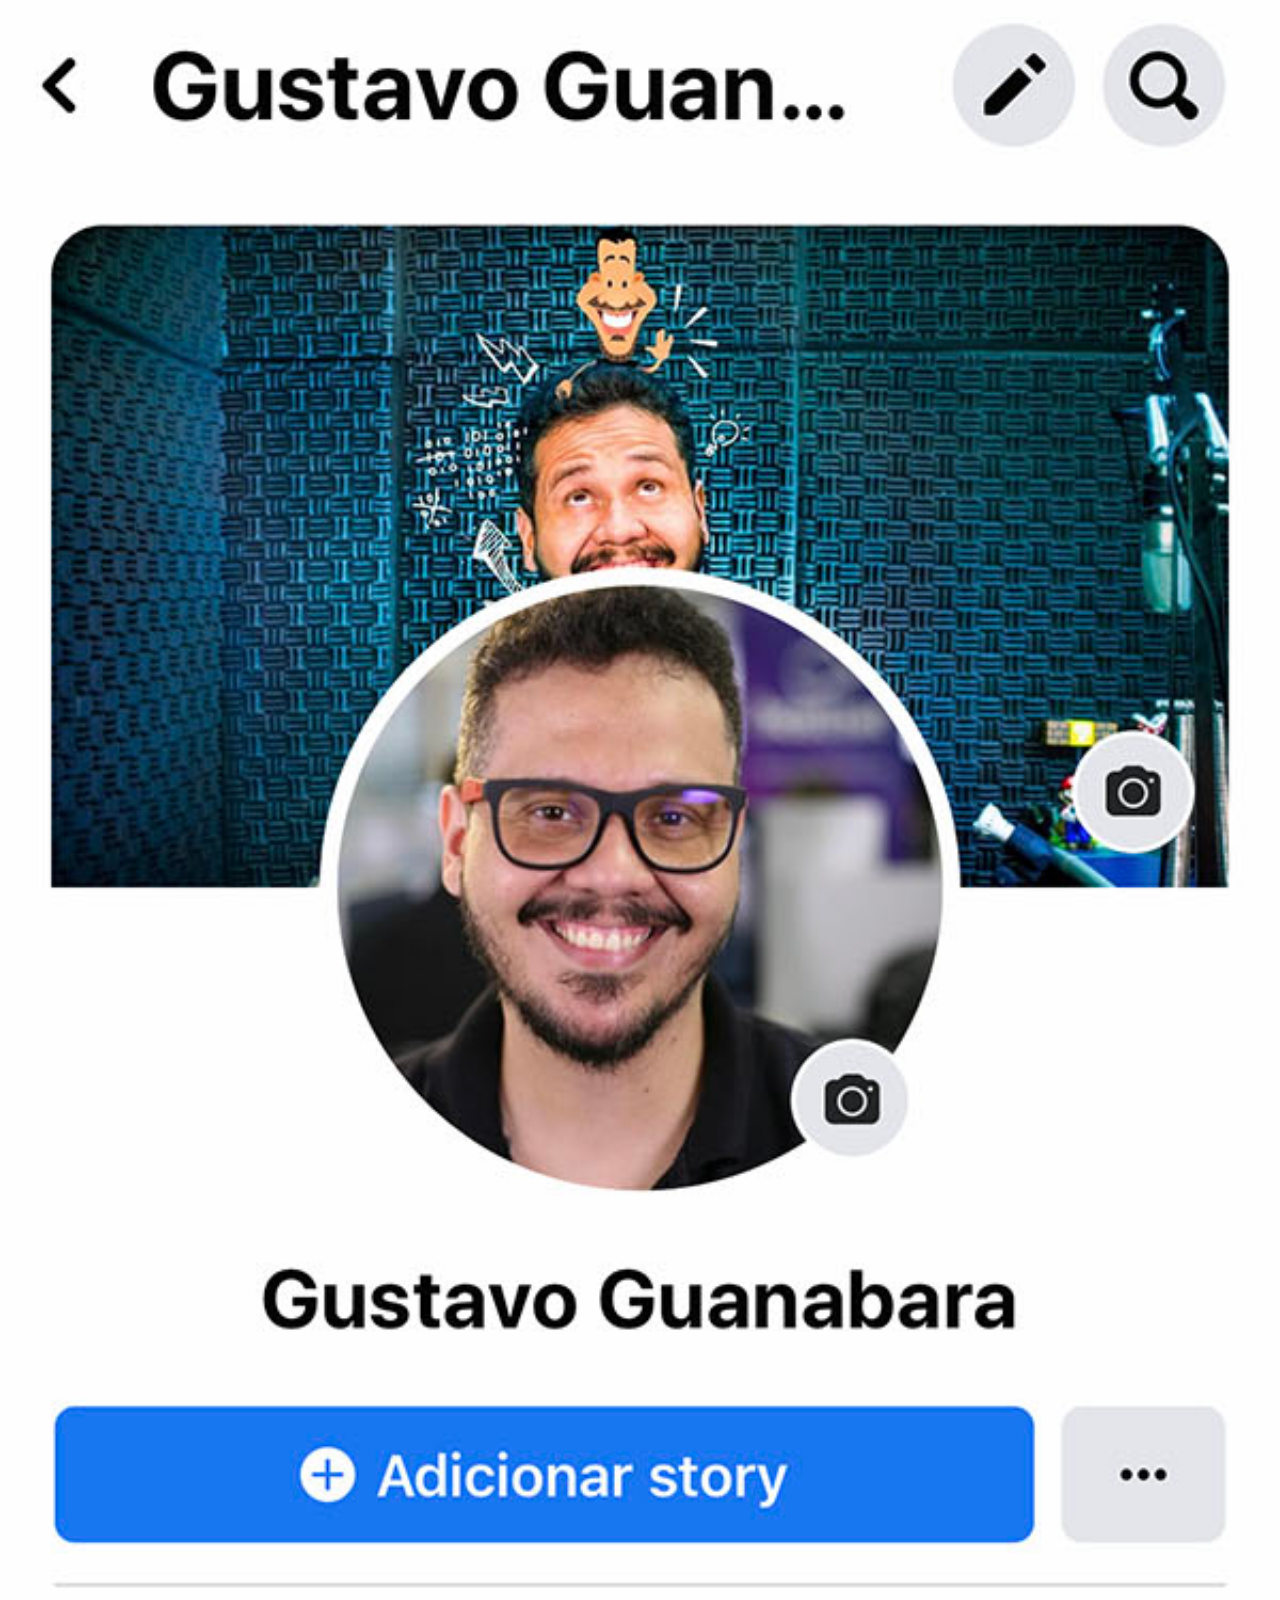
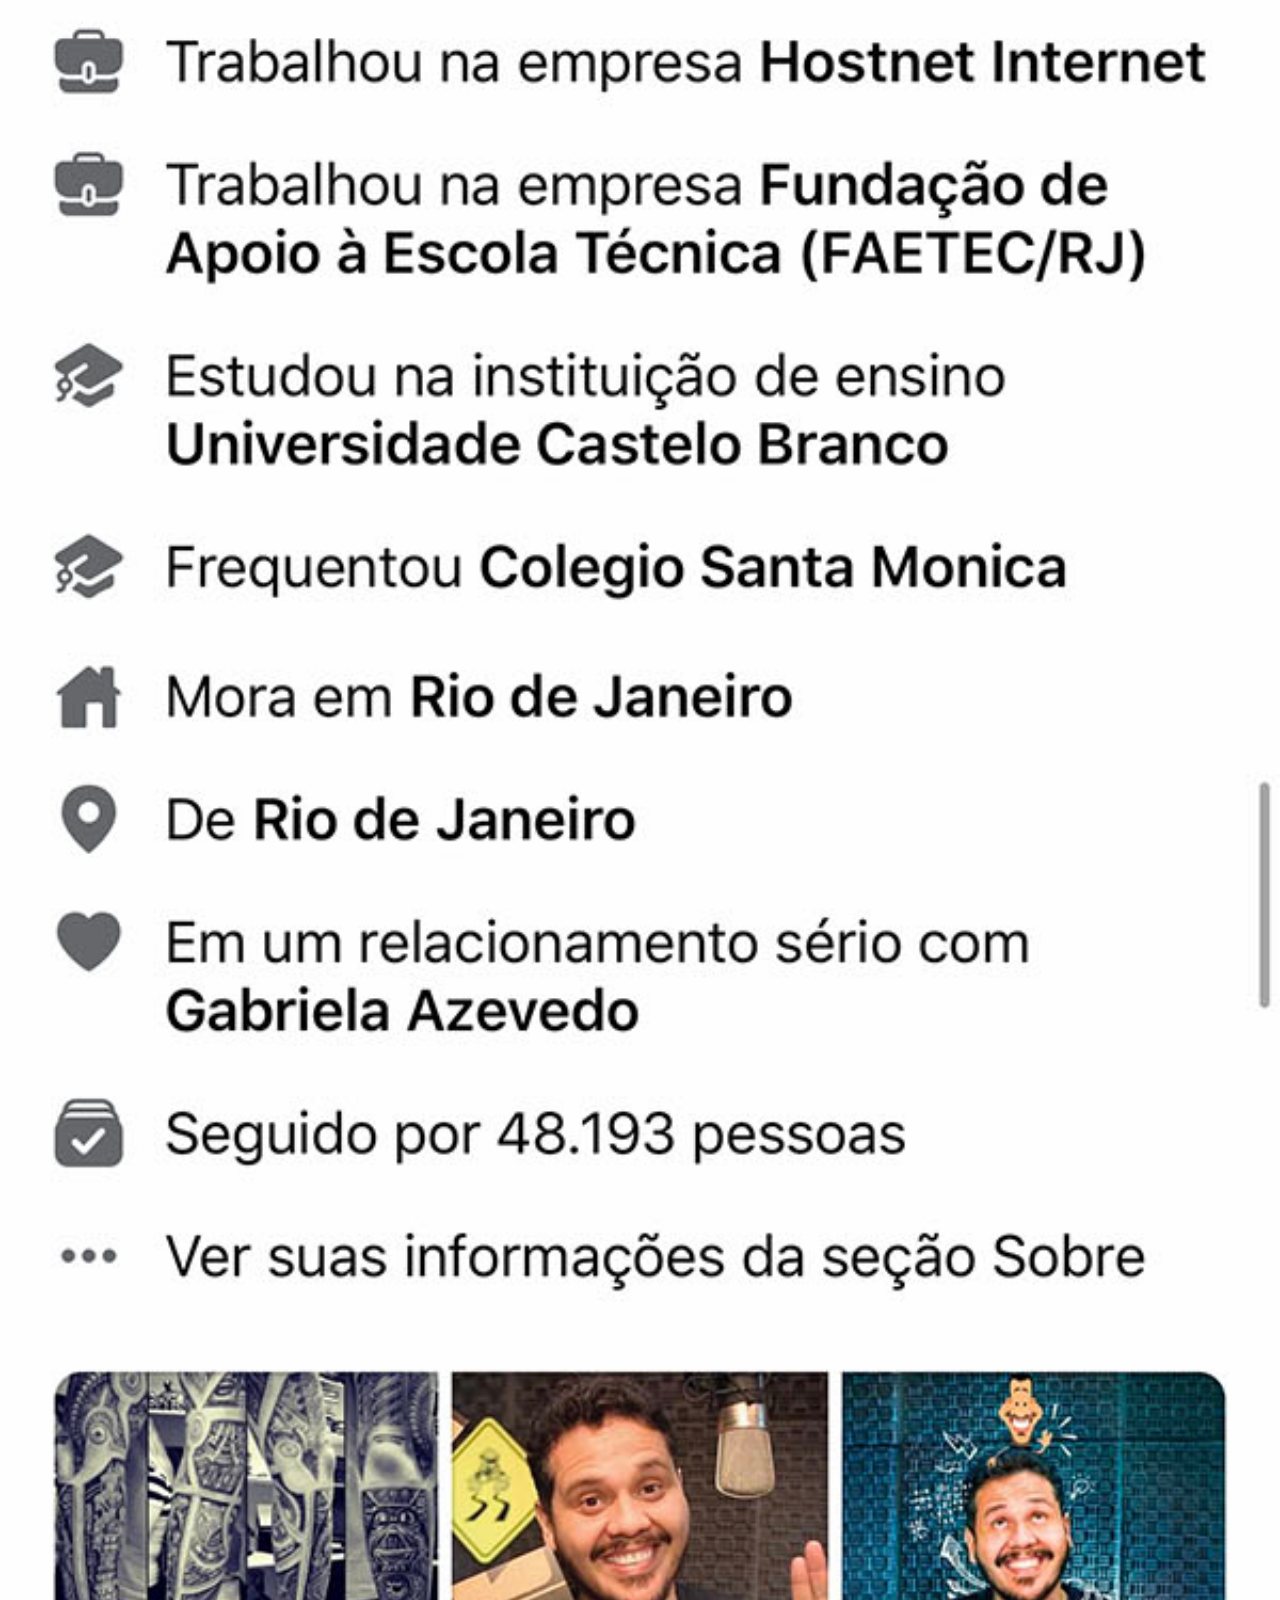
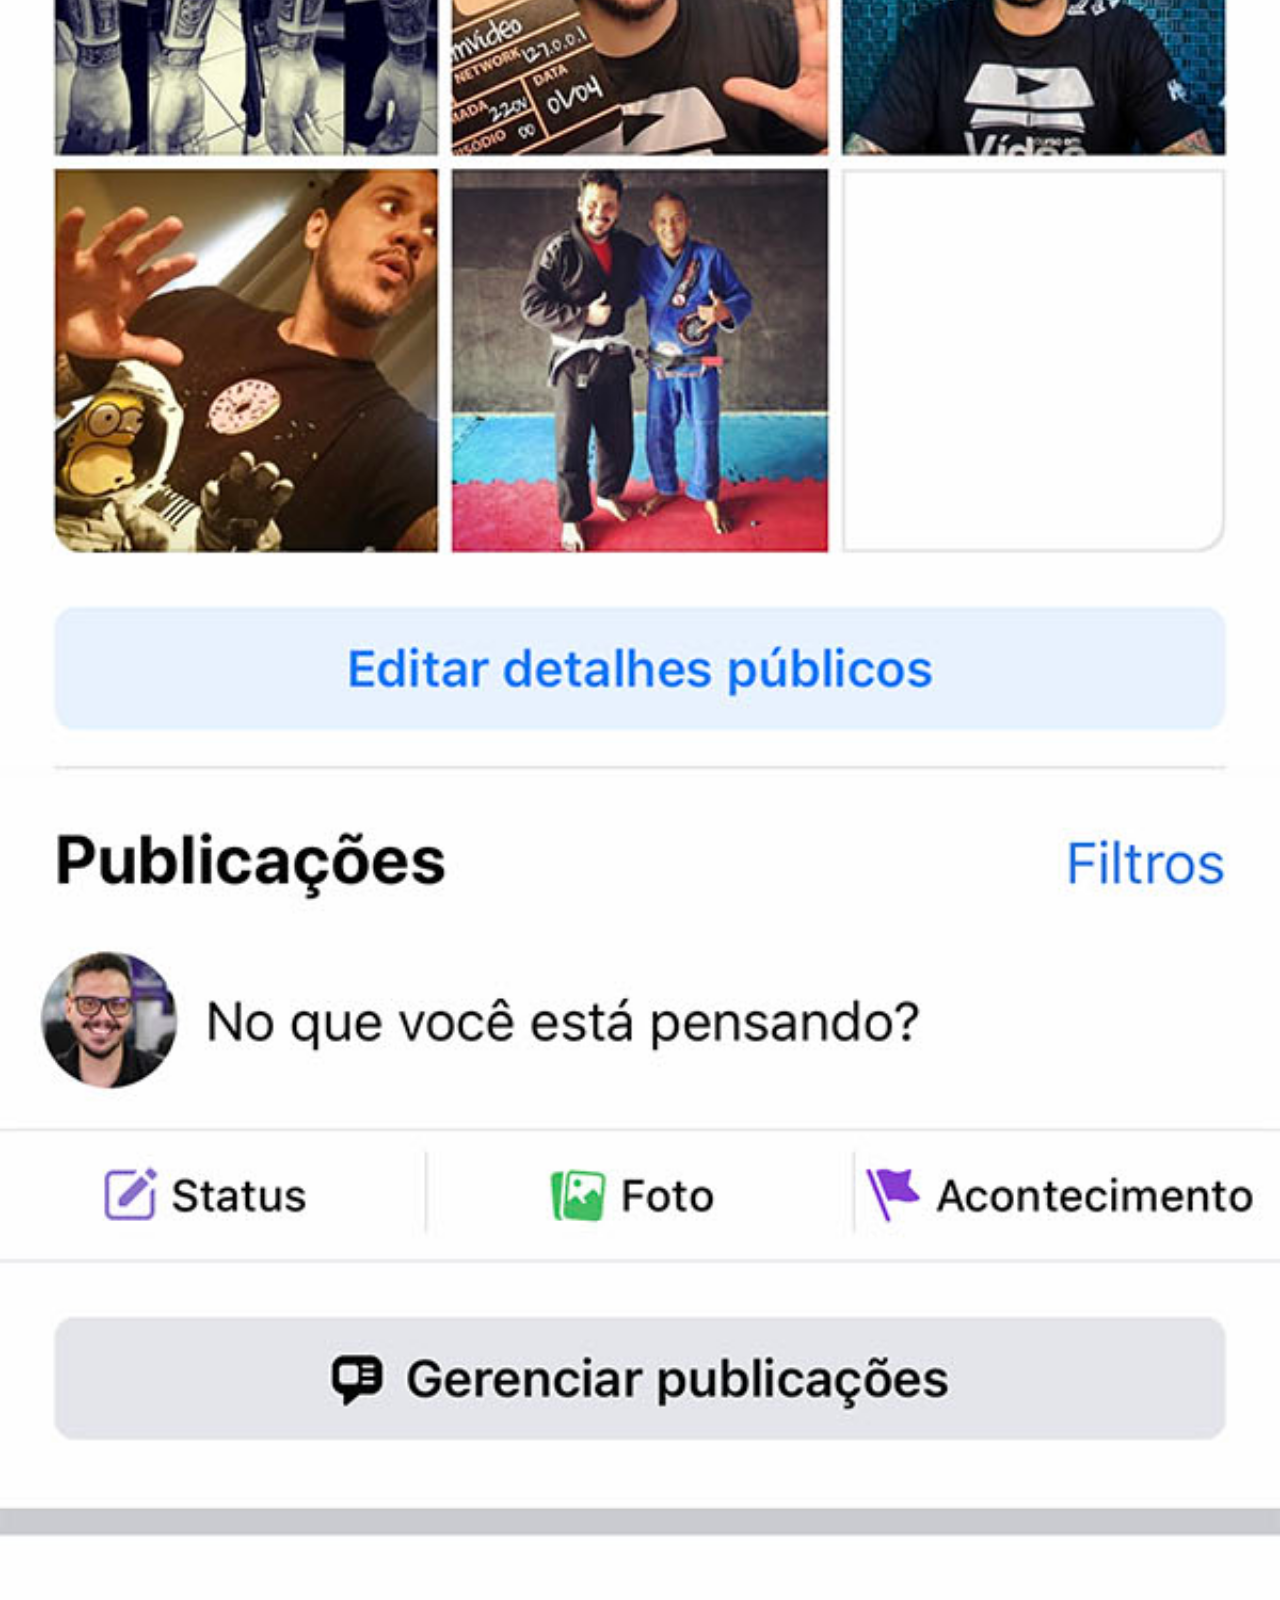
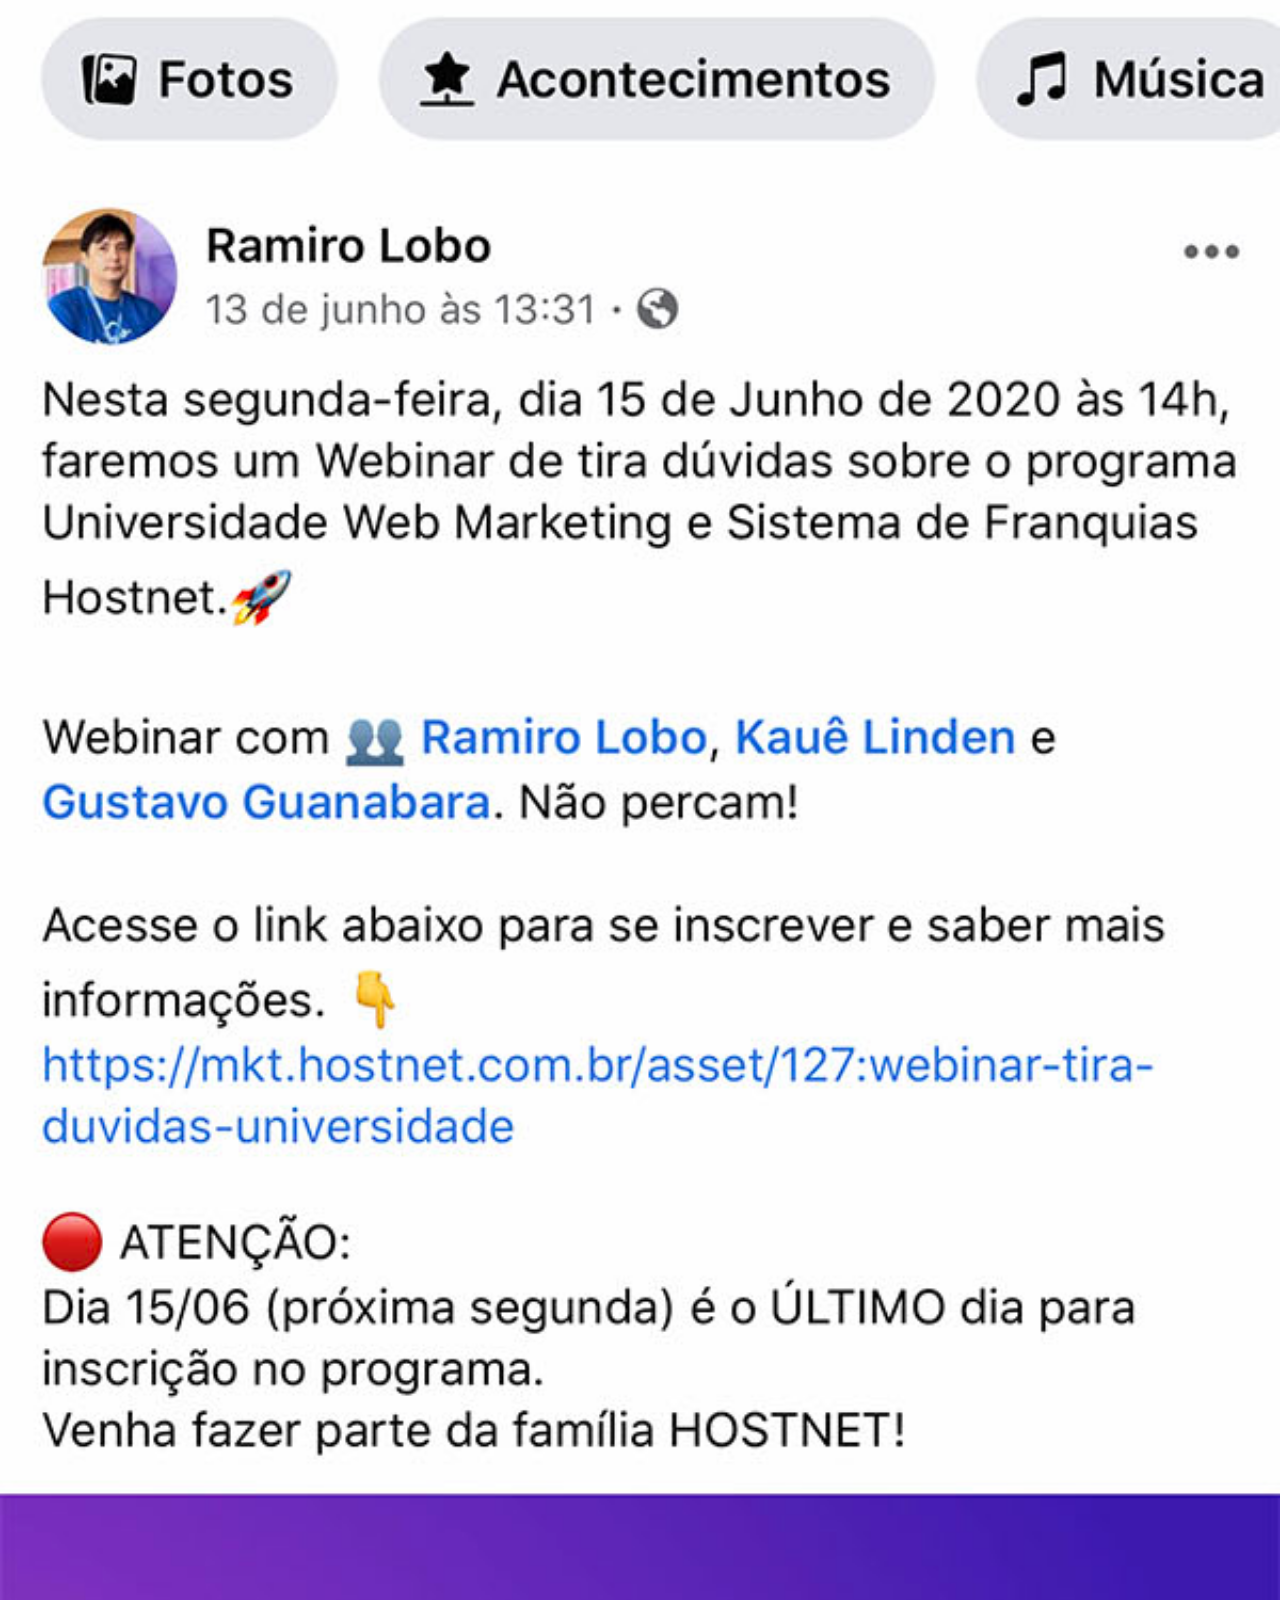
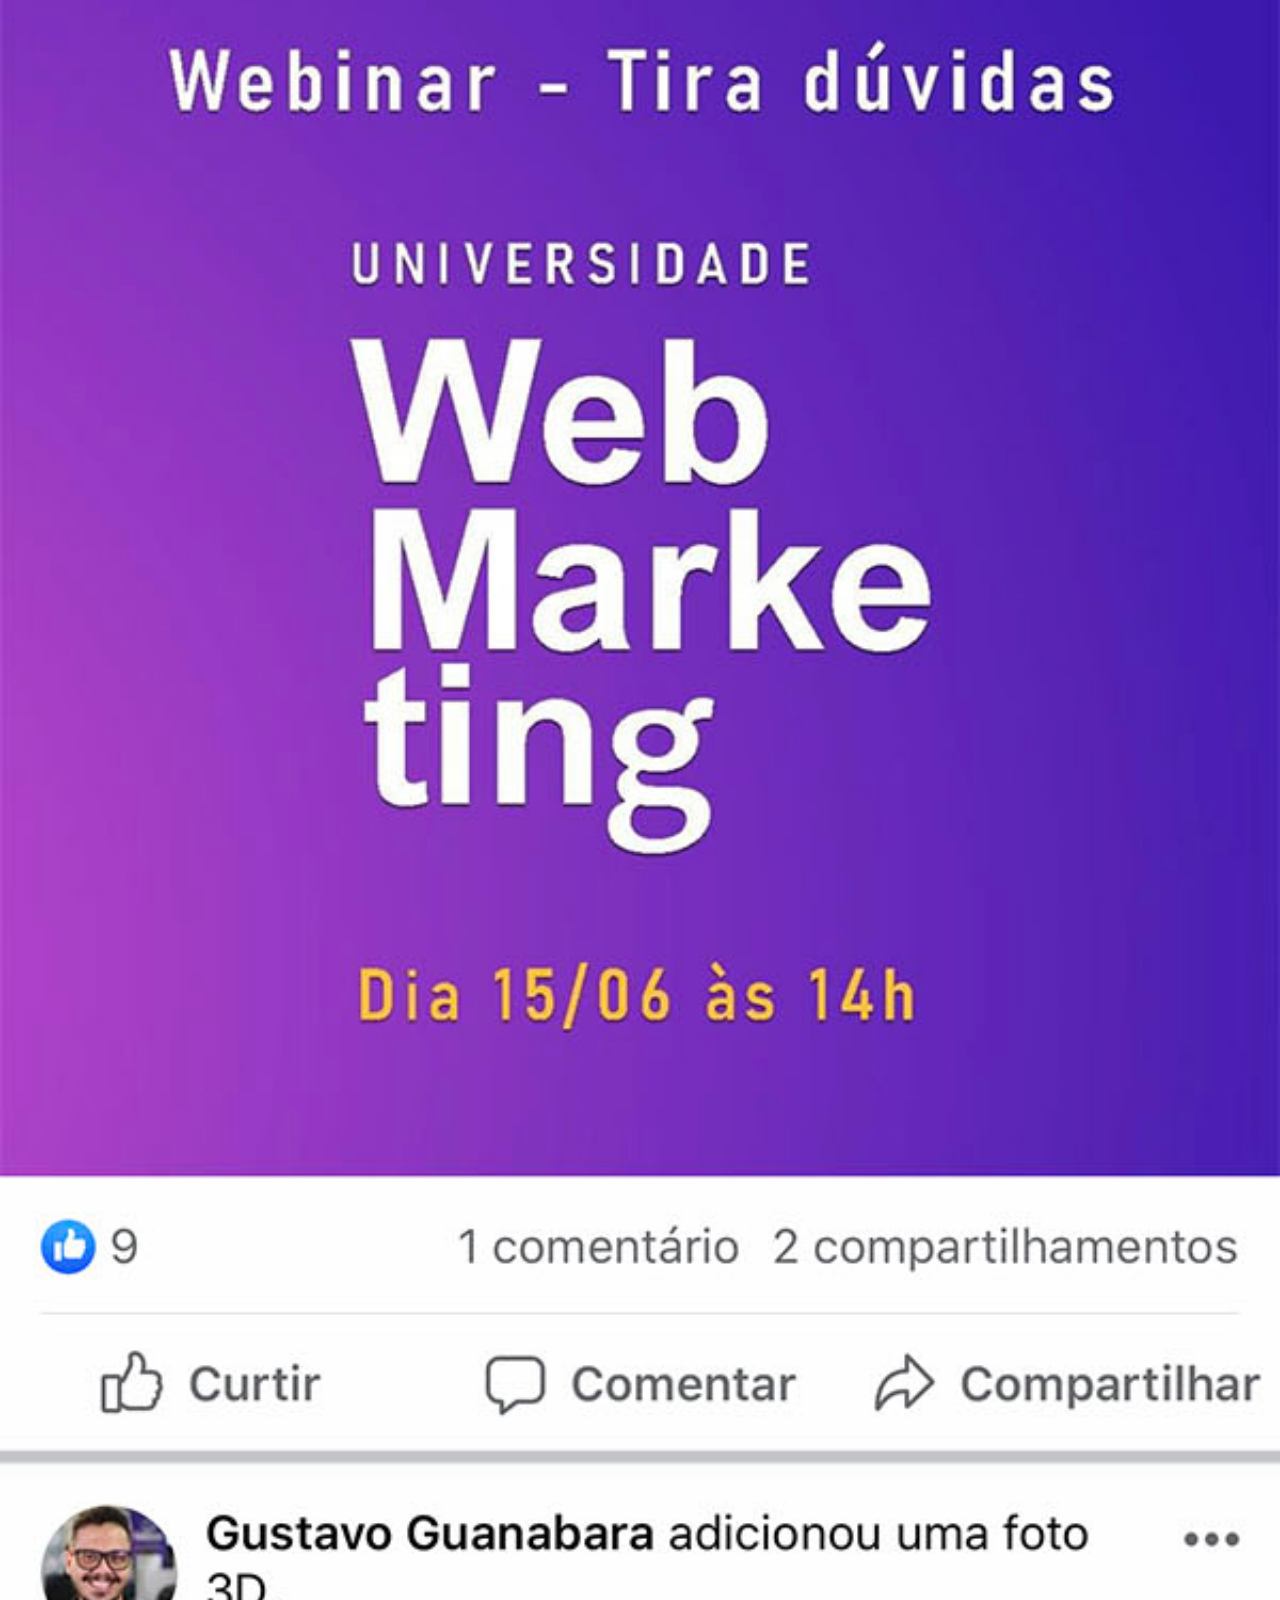
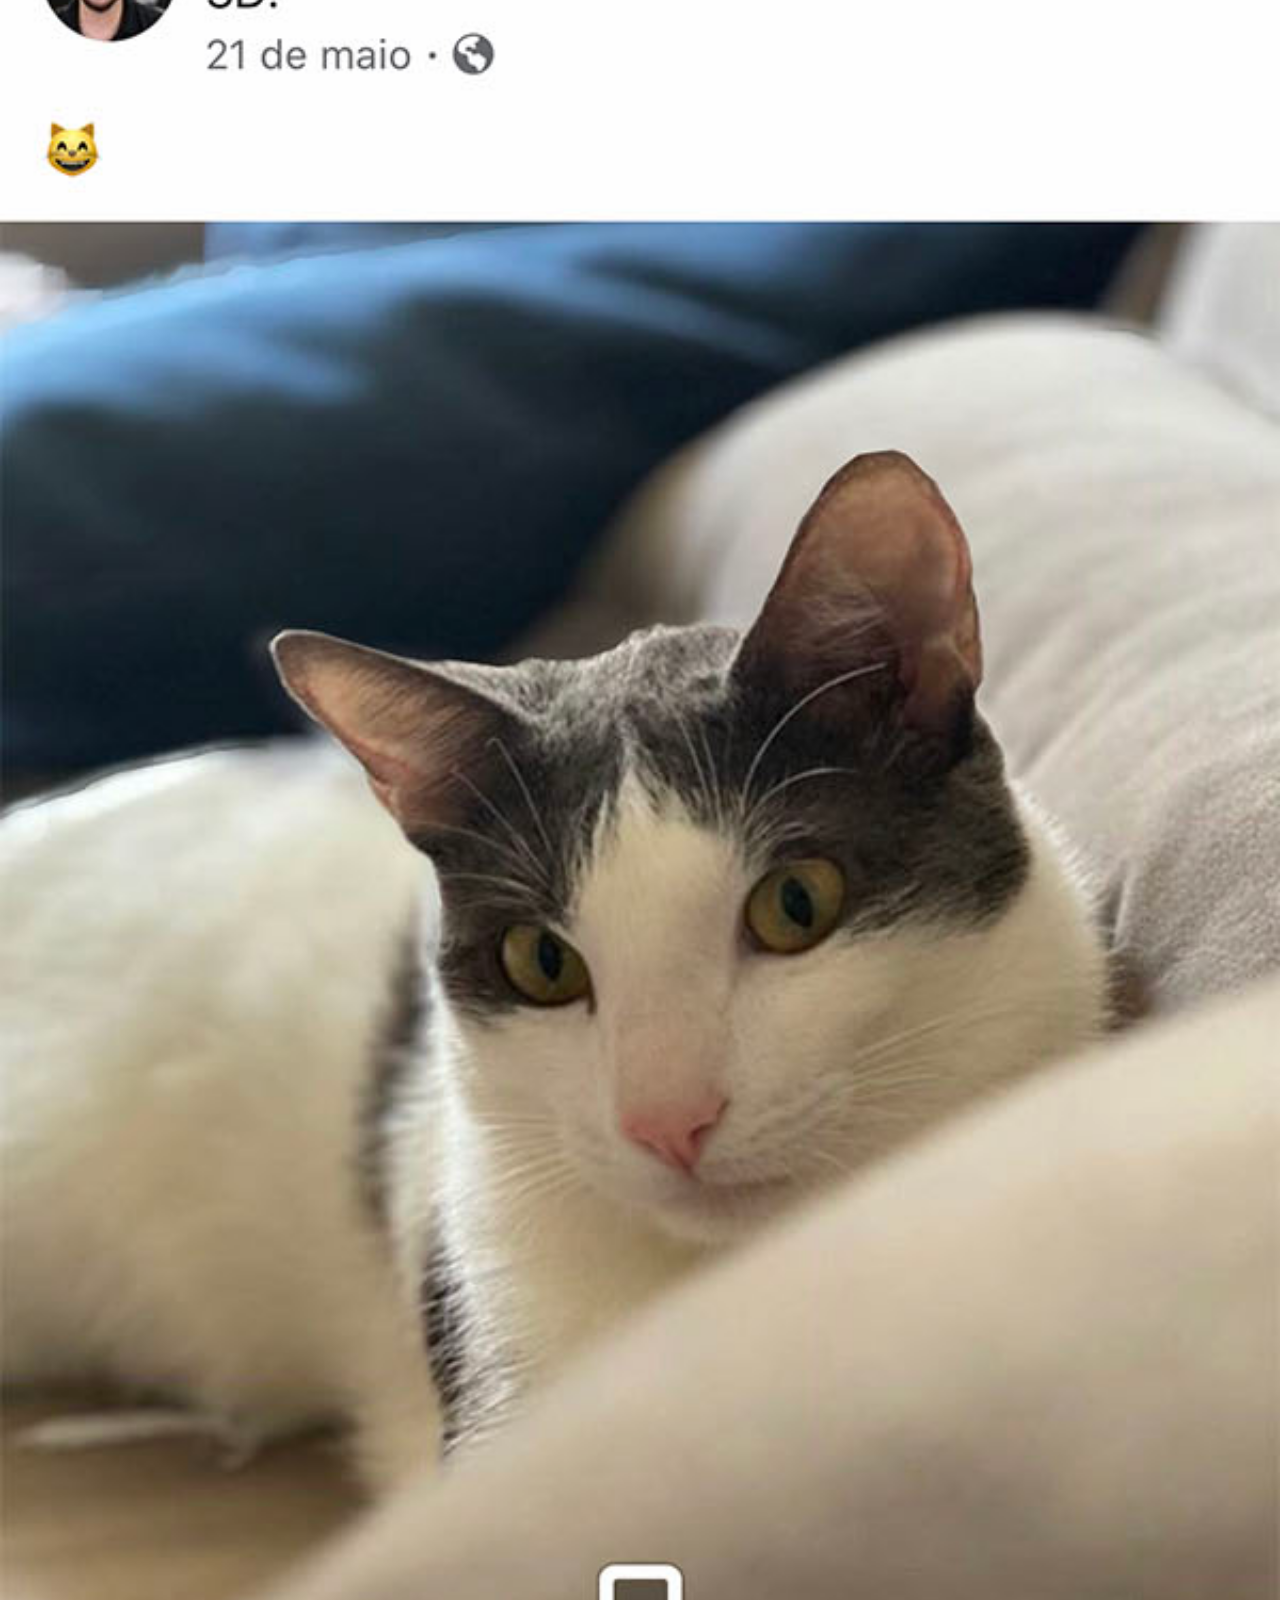
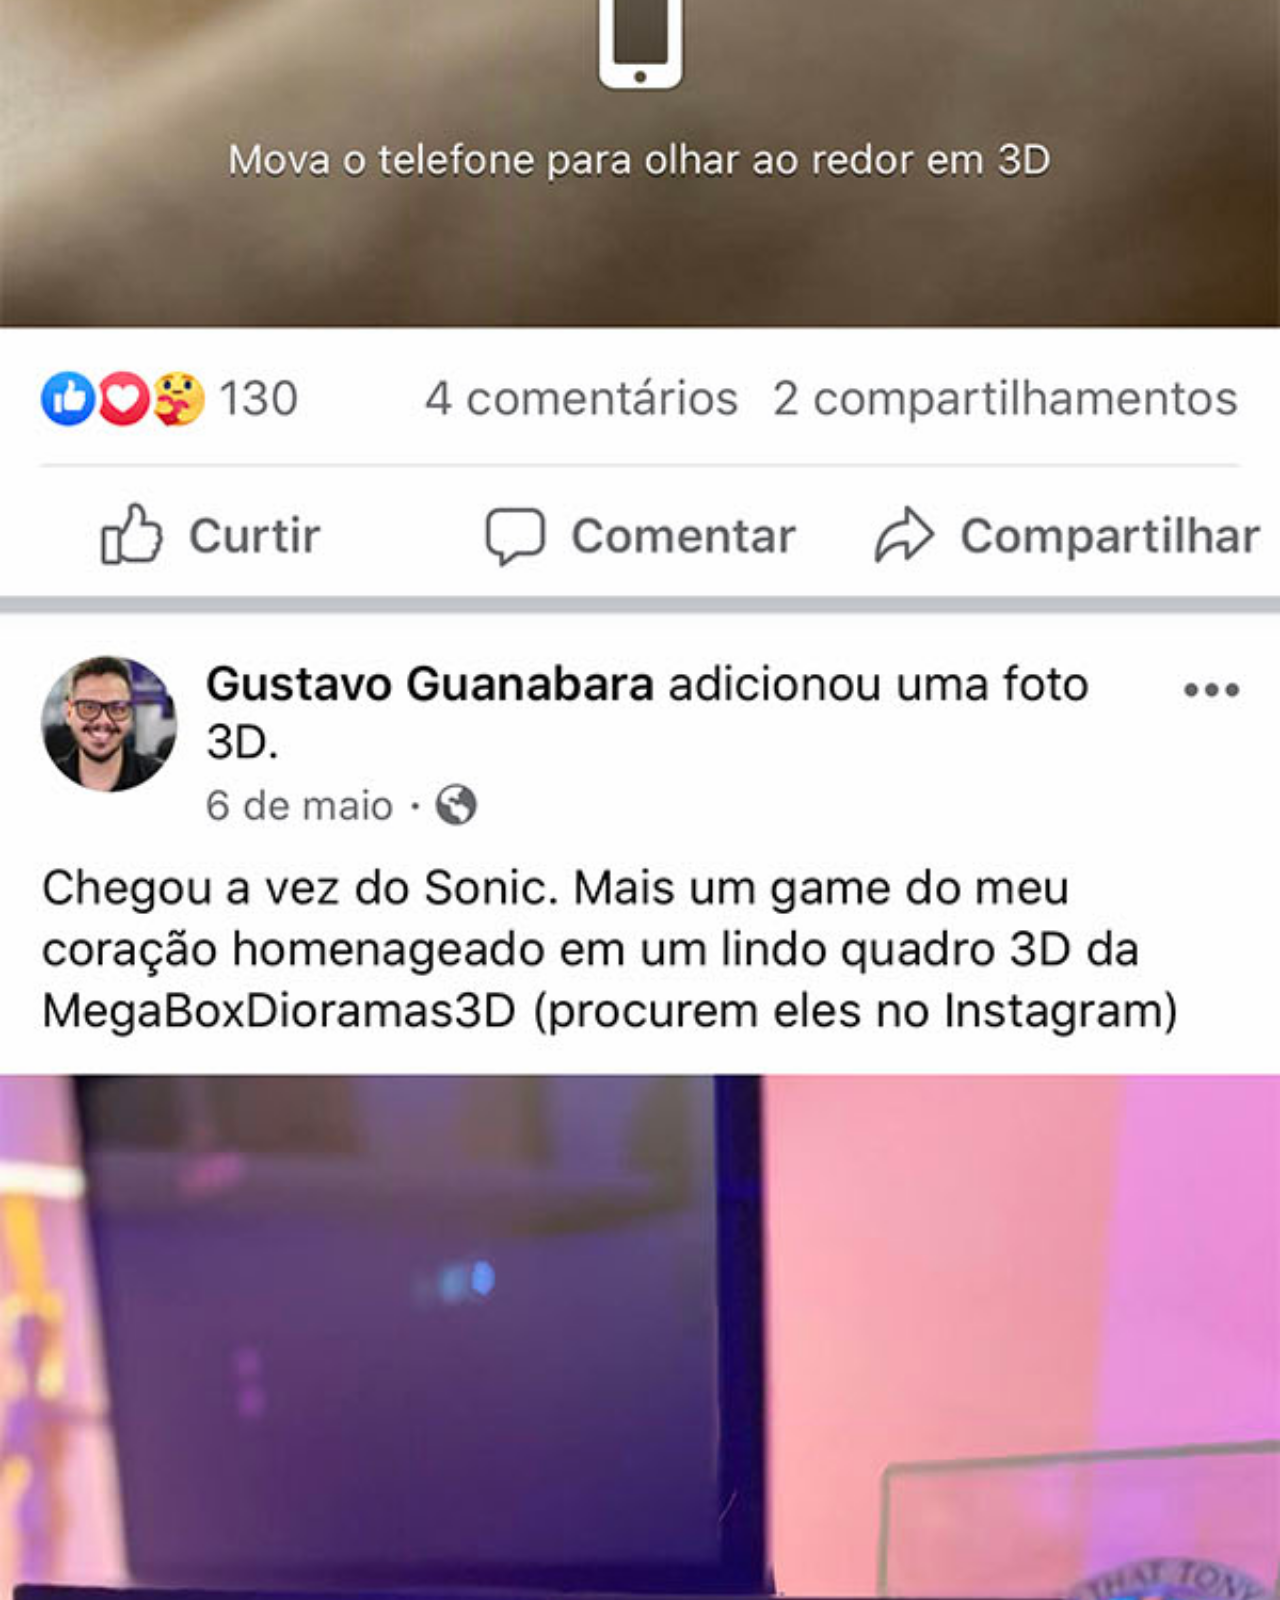
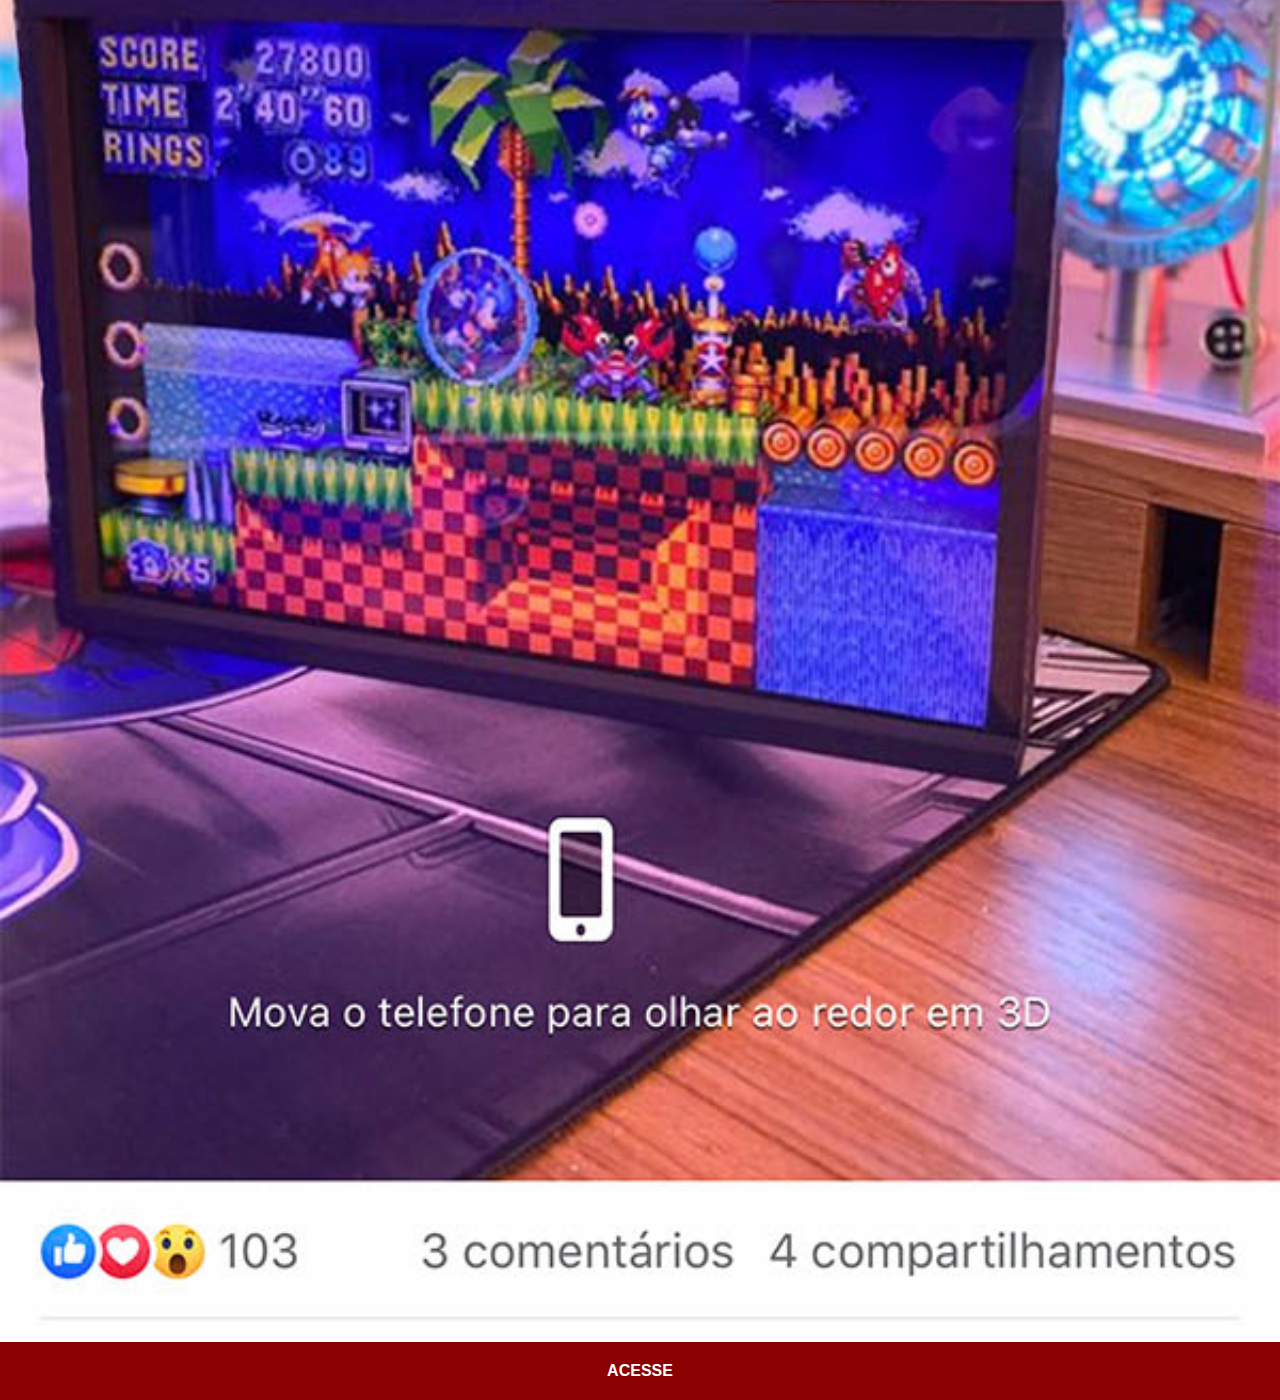
==== facebook.html @ 9ea33df0 "criei facebook,github,instagram,twitter e youtube, tambem atualizei o teste.html" ====
<!DOCTYPE html>
<html lang="pt-br">
<head>
  <meta charset="UTF-8">
  <meta name="viewport" content="width=device-width, initial-scale=1.0">
  <title>Facebook</title>
  <link rel="stylesheet" href="estilos/social.css">
</head>
<body>
  <img src="imagens/tela-facebook.jpg" alt="Facebook">
  <a href="https://www.facebook.com/gustavo.gineli.3/" target="_blank">ACESSE</a>
</body>
</html>
---- estilos/social.css ----
@charset "UTF-8";


    * {
  margin: 0px;
  padding: 0px;
  font-family: Arial, Helvetica, sans-serif;
 }

::-webkit-scrollbar {
  /* comando para tirar a barra de rolagem   */
  width: 0px;
  height: 0px;
}

 img {
  width: 100vw;
 }

 a:hover {
  background-color: red;
 }

 a {
  display: block;
  background-color: darkred;
  color: white;
  padding: 20px;
  text-align: center;
  font-weight: bold;
  text-decoration: none;
 }
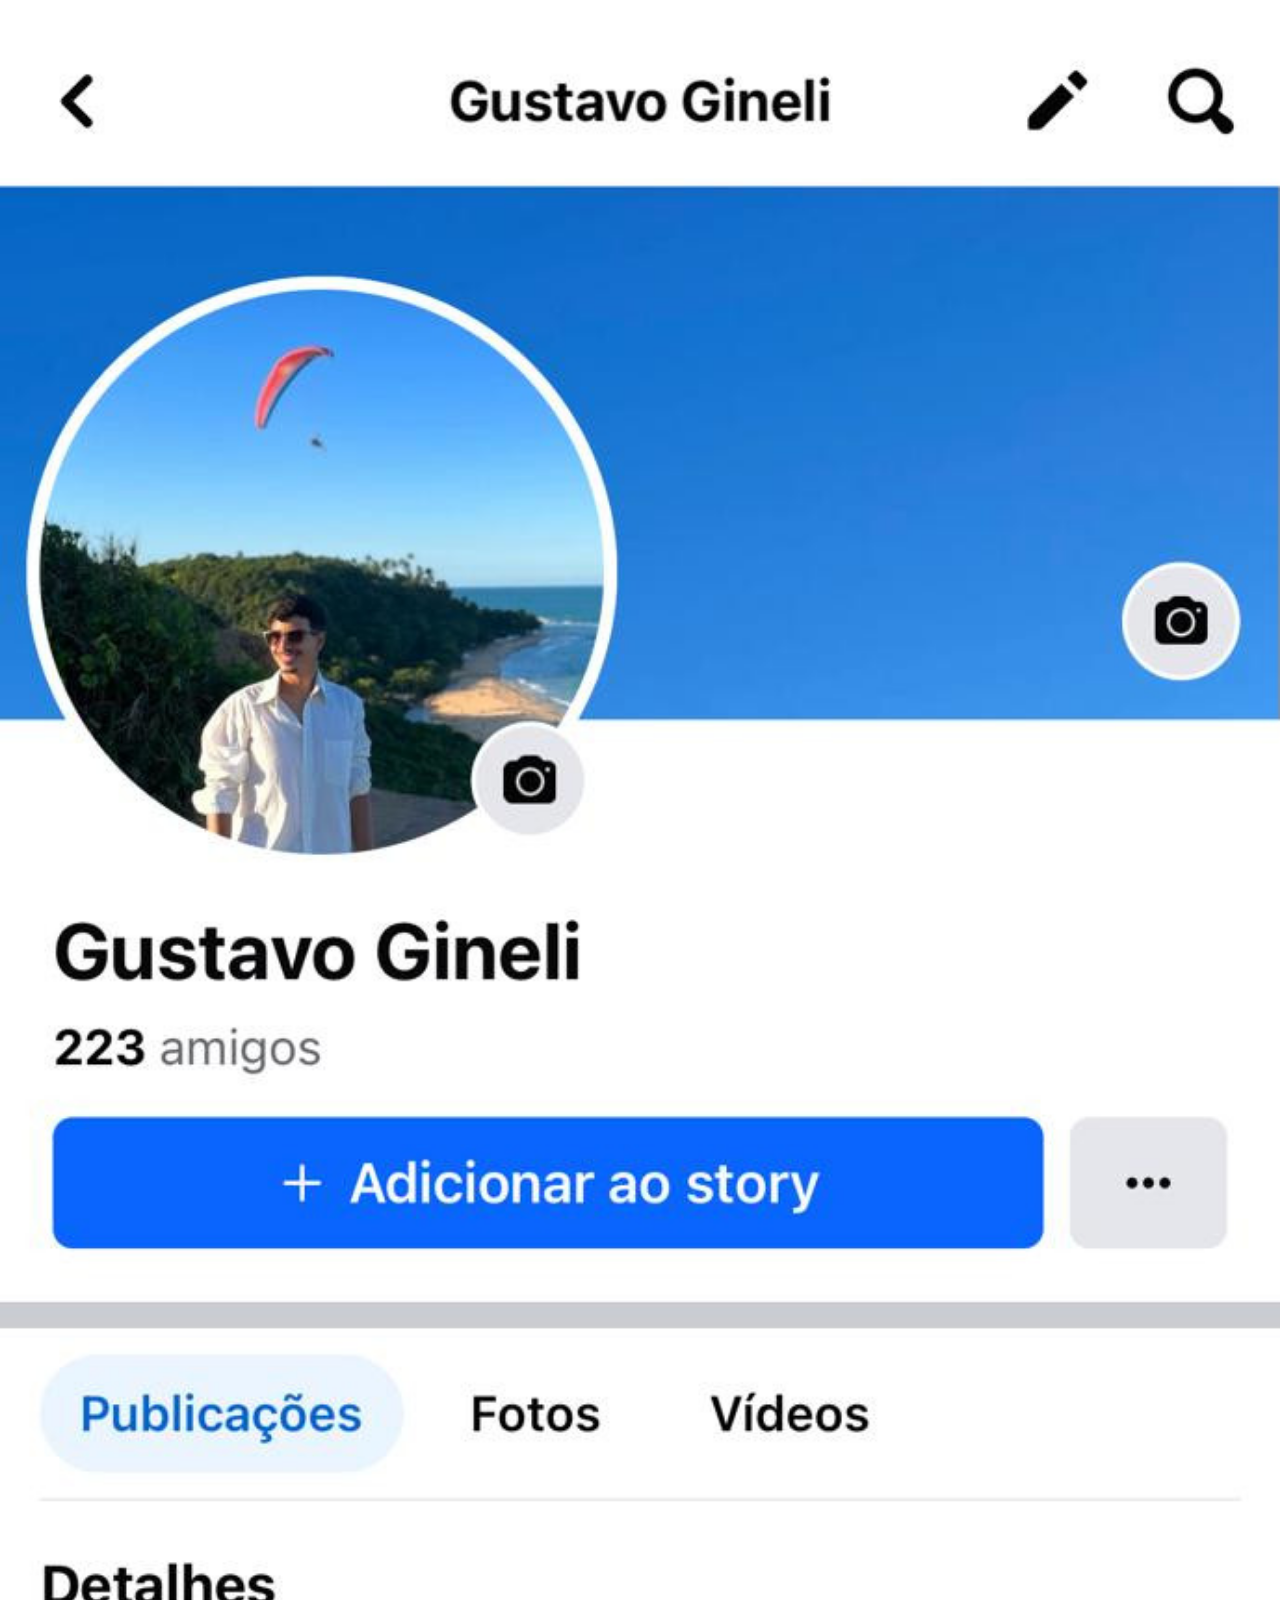
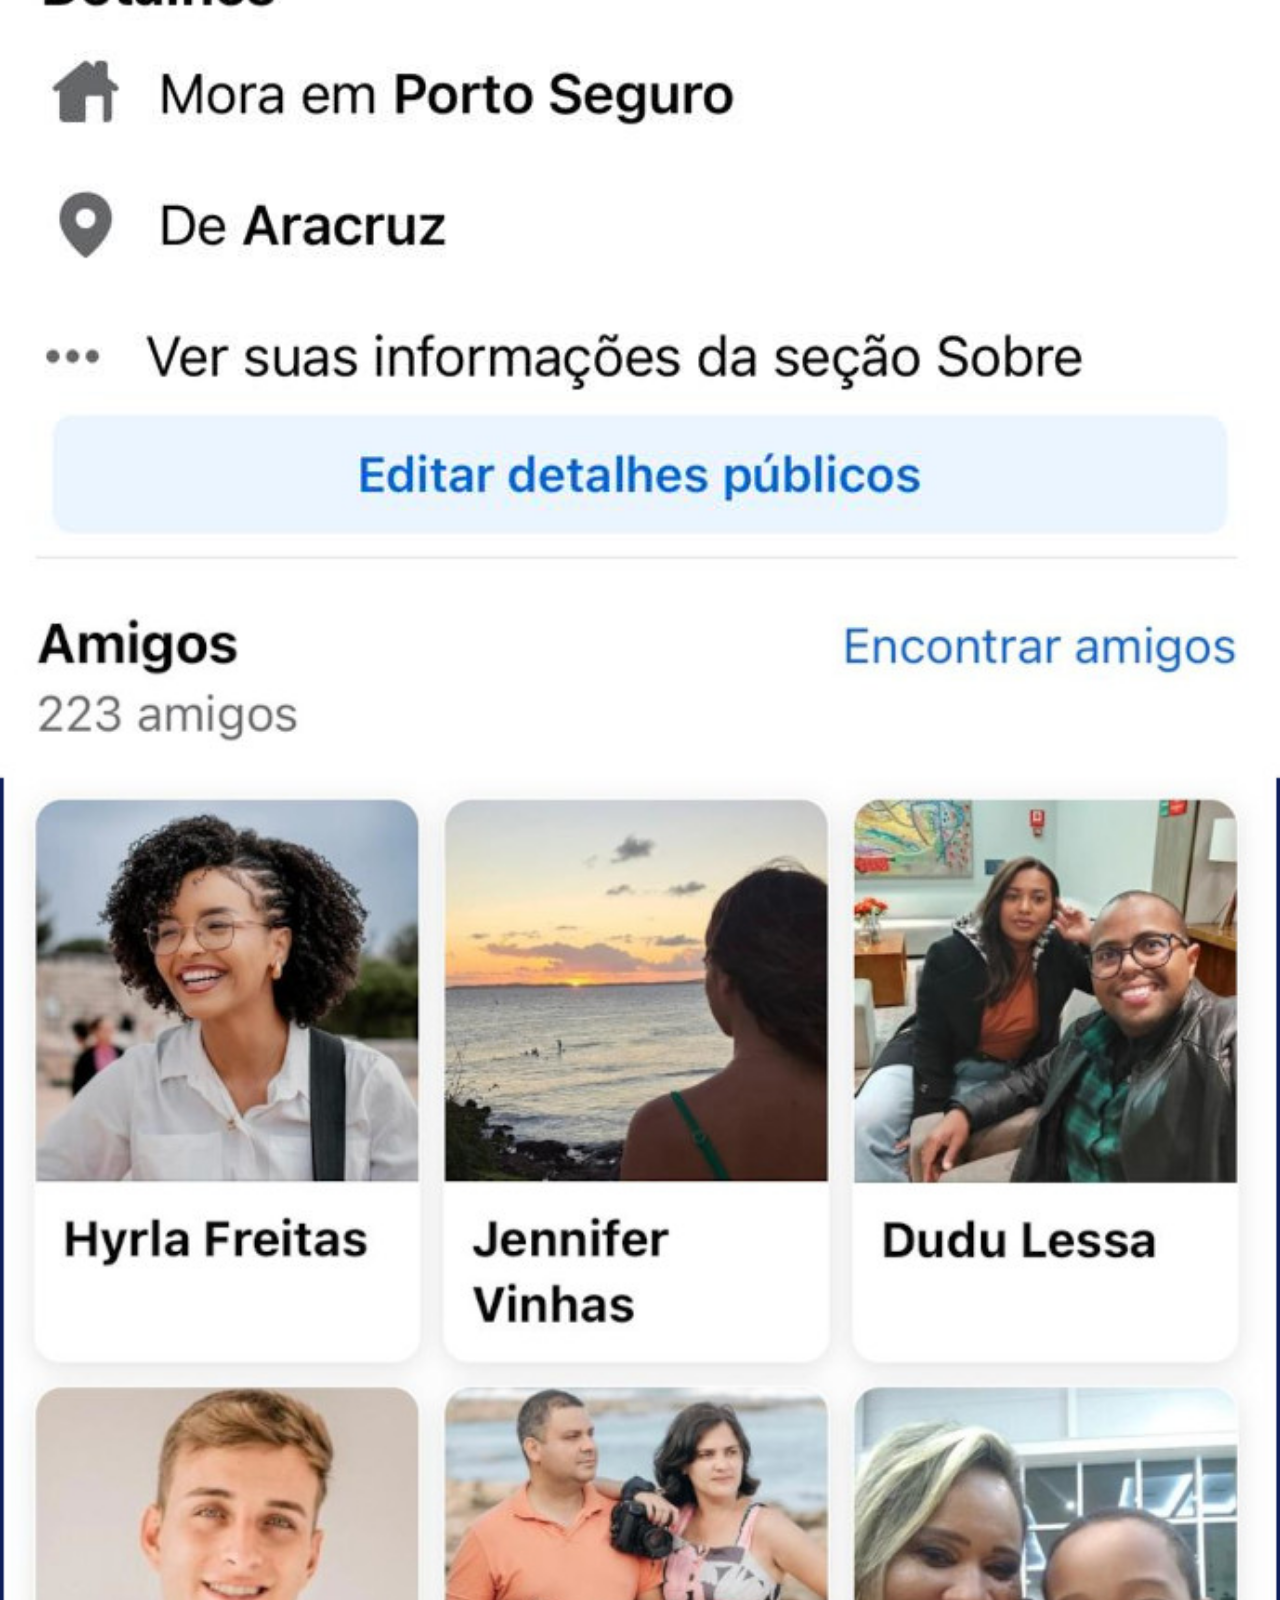
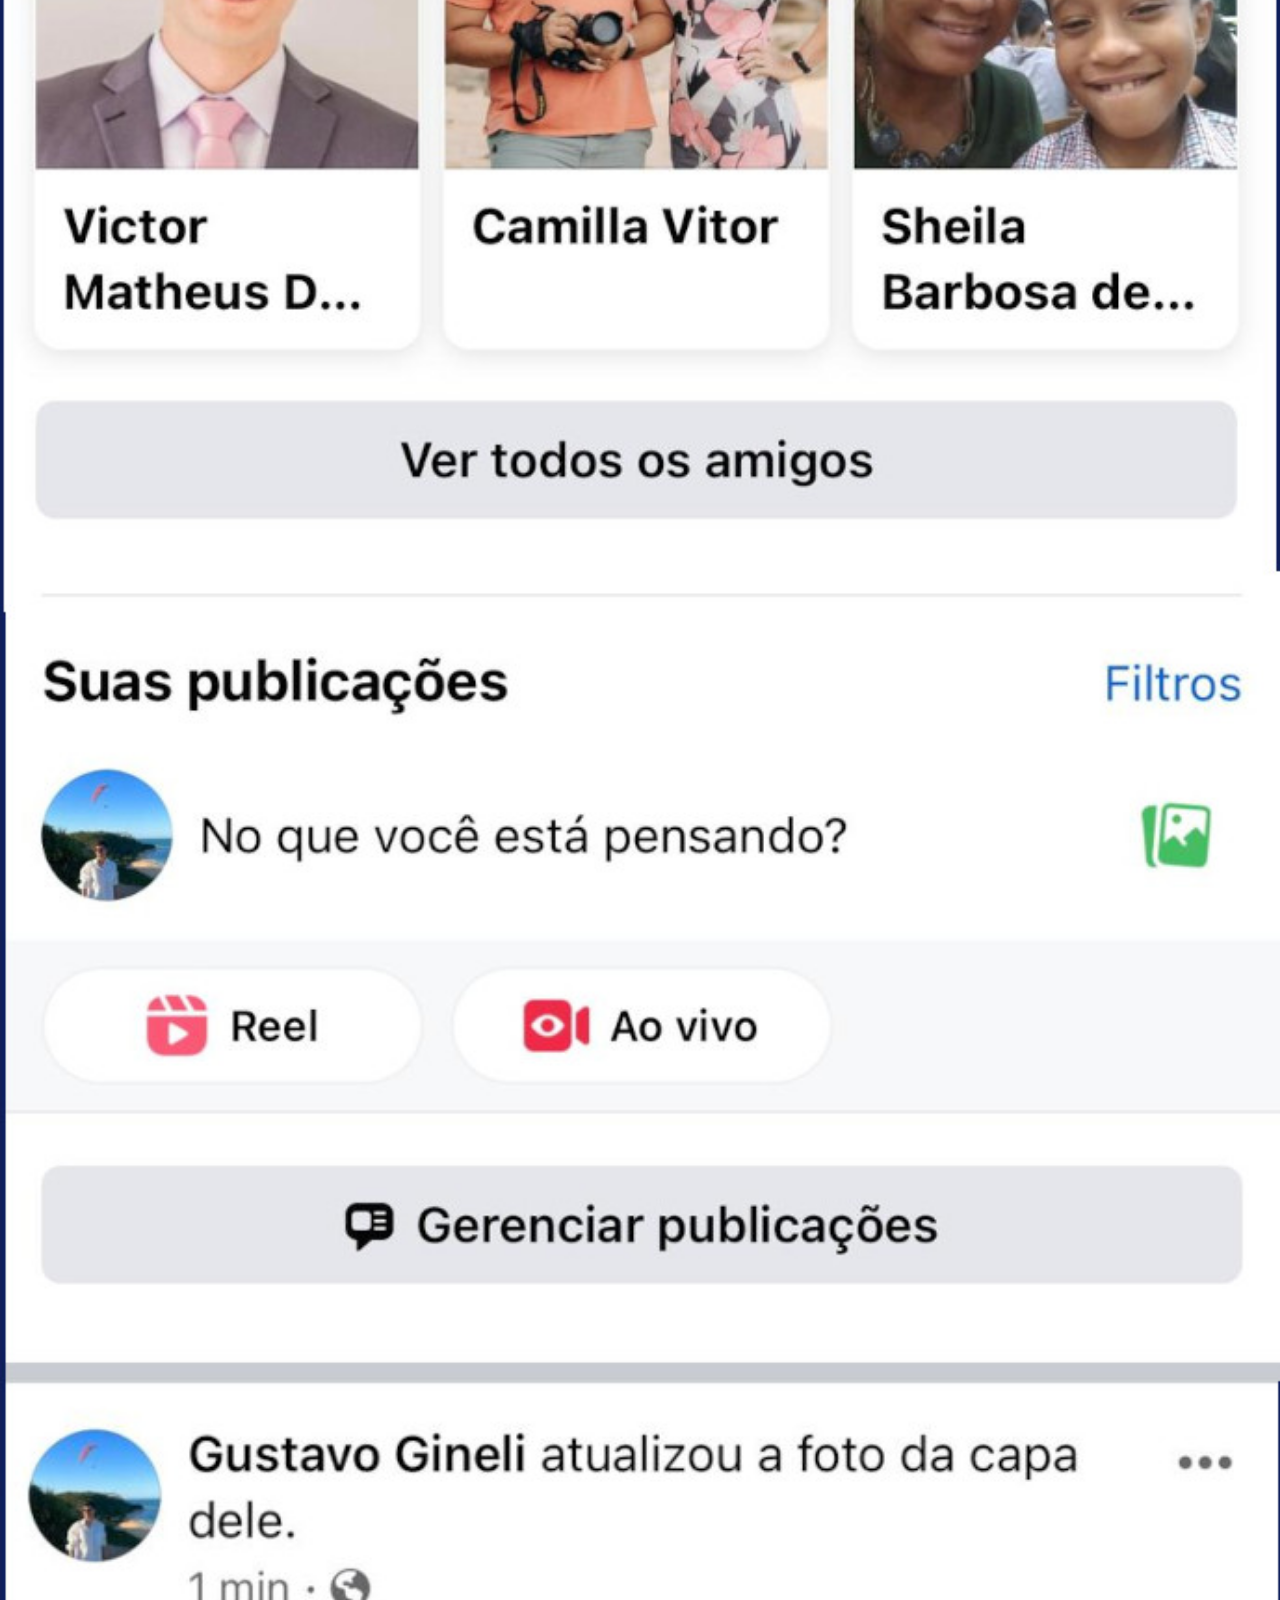
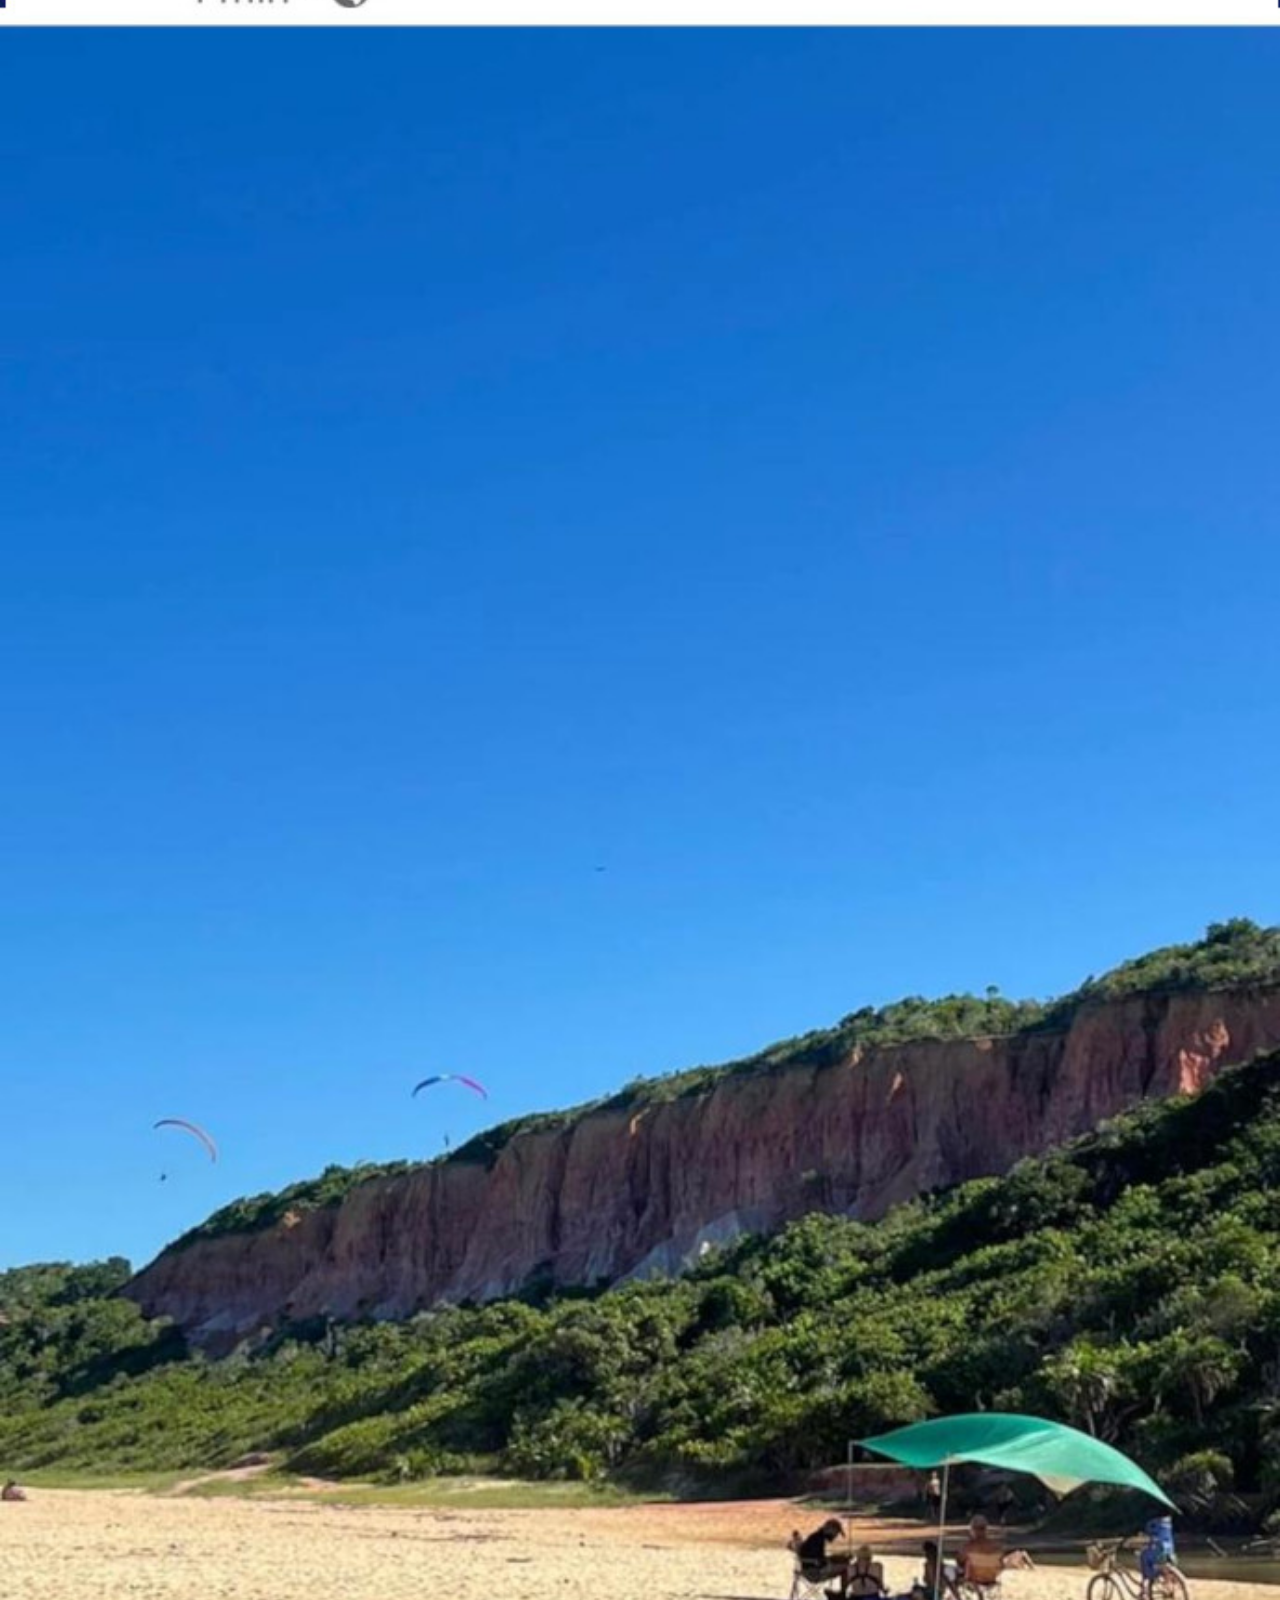
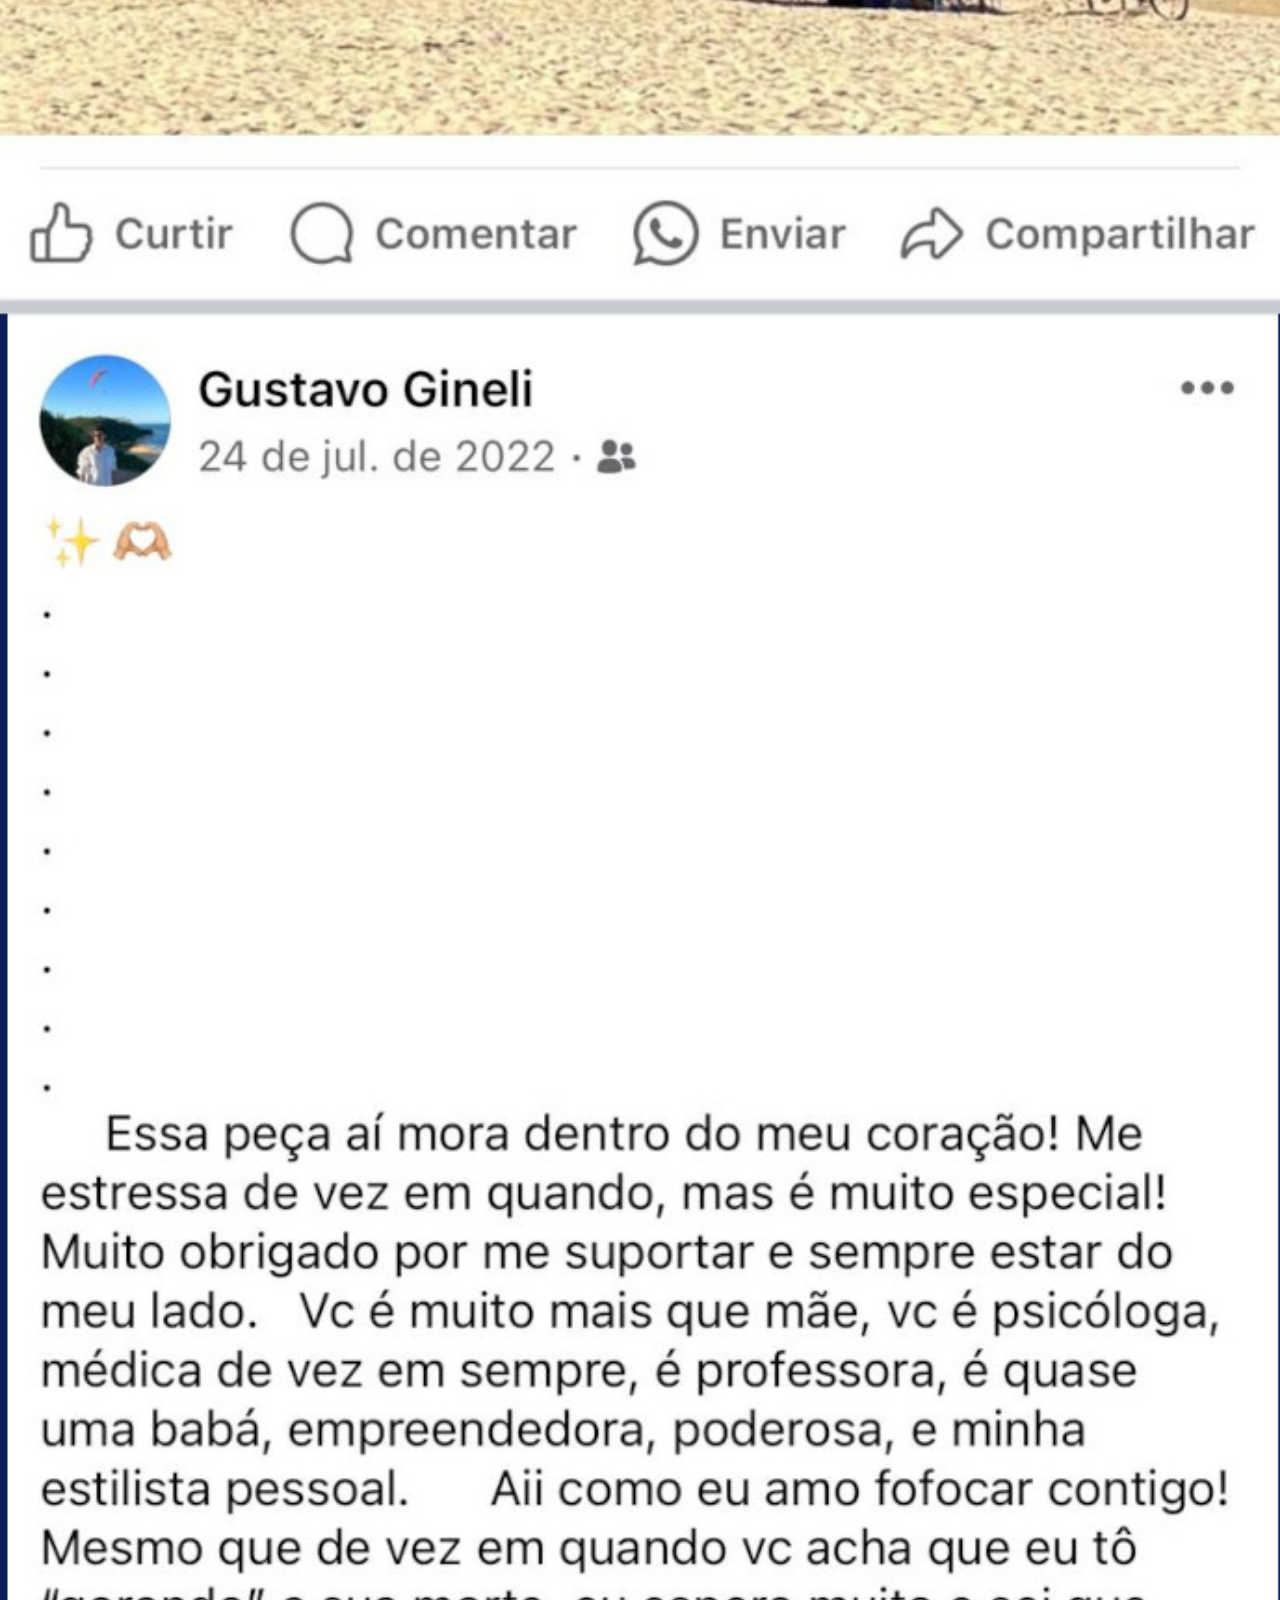
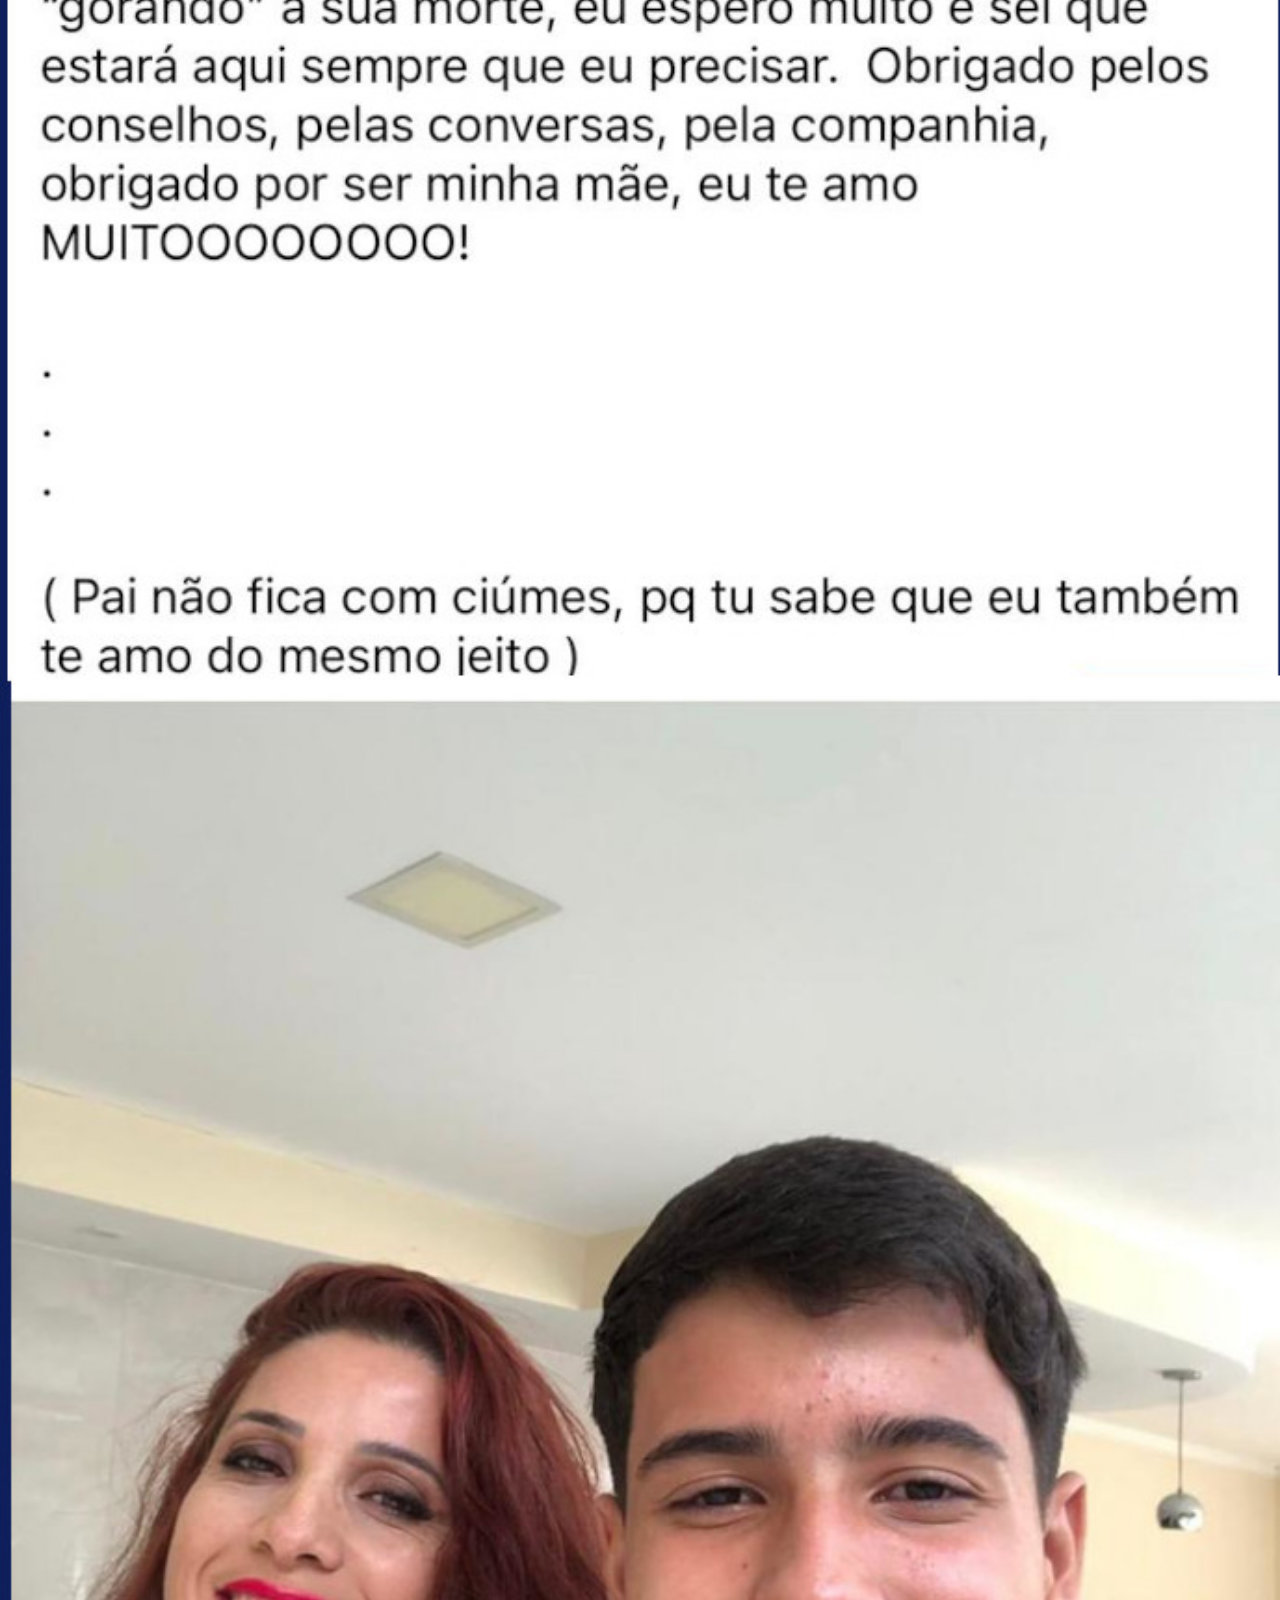
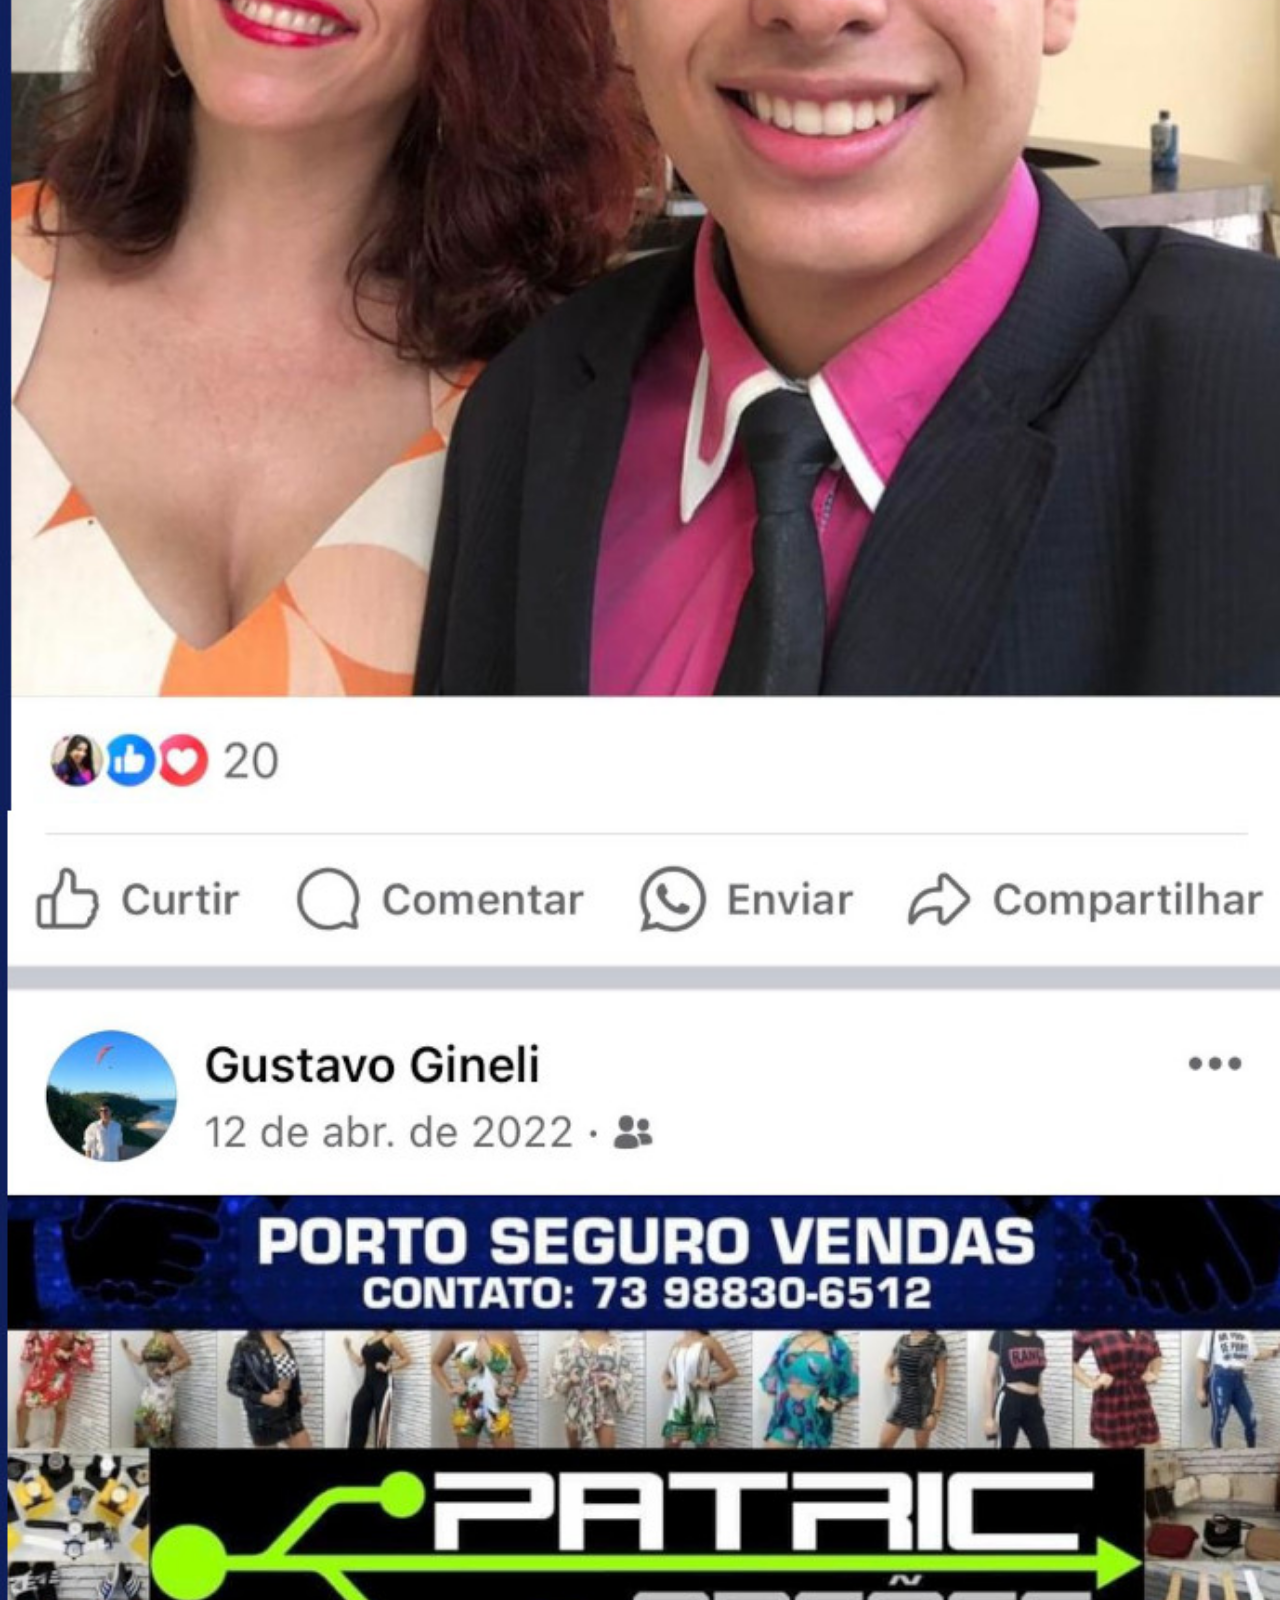
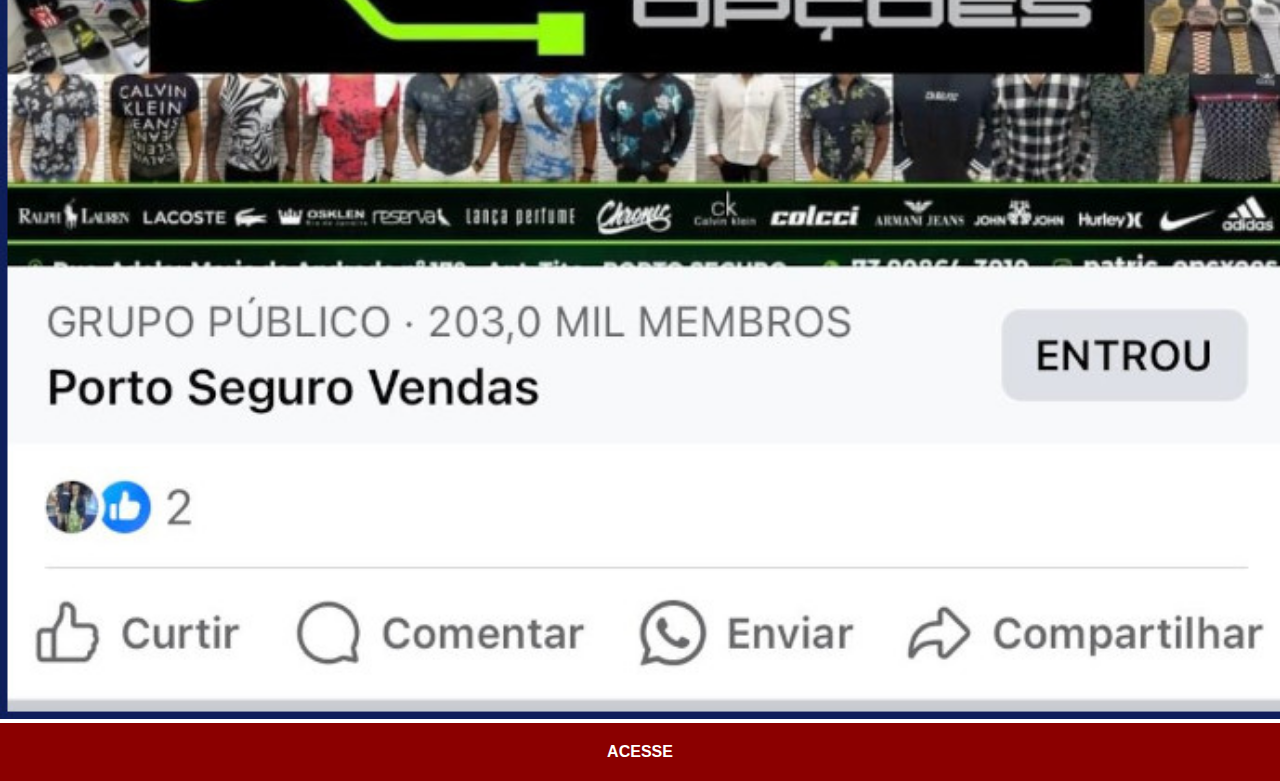
==== commit ad095650: "adicionei a foto do meu perfil do facebook" ====
--- a/facebook.html
+++ b/facebook.html
@@ -7,7 +7,7 @@
   <link rel="stylesheet" href="estilos/social.css">
 </head>
 <body>
-  <img src="imagens/tela-facebook.jpg" alt="Facebook">
+  <img src="imagens/facebook1.jpg" alt="Facebook">
   <a href="https://www.facebook.com/gustavo.gineli.3/" target="_blank">ACESSE</a>
 </body>
 </html>